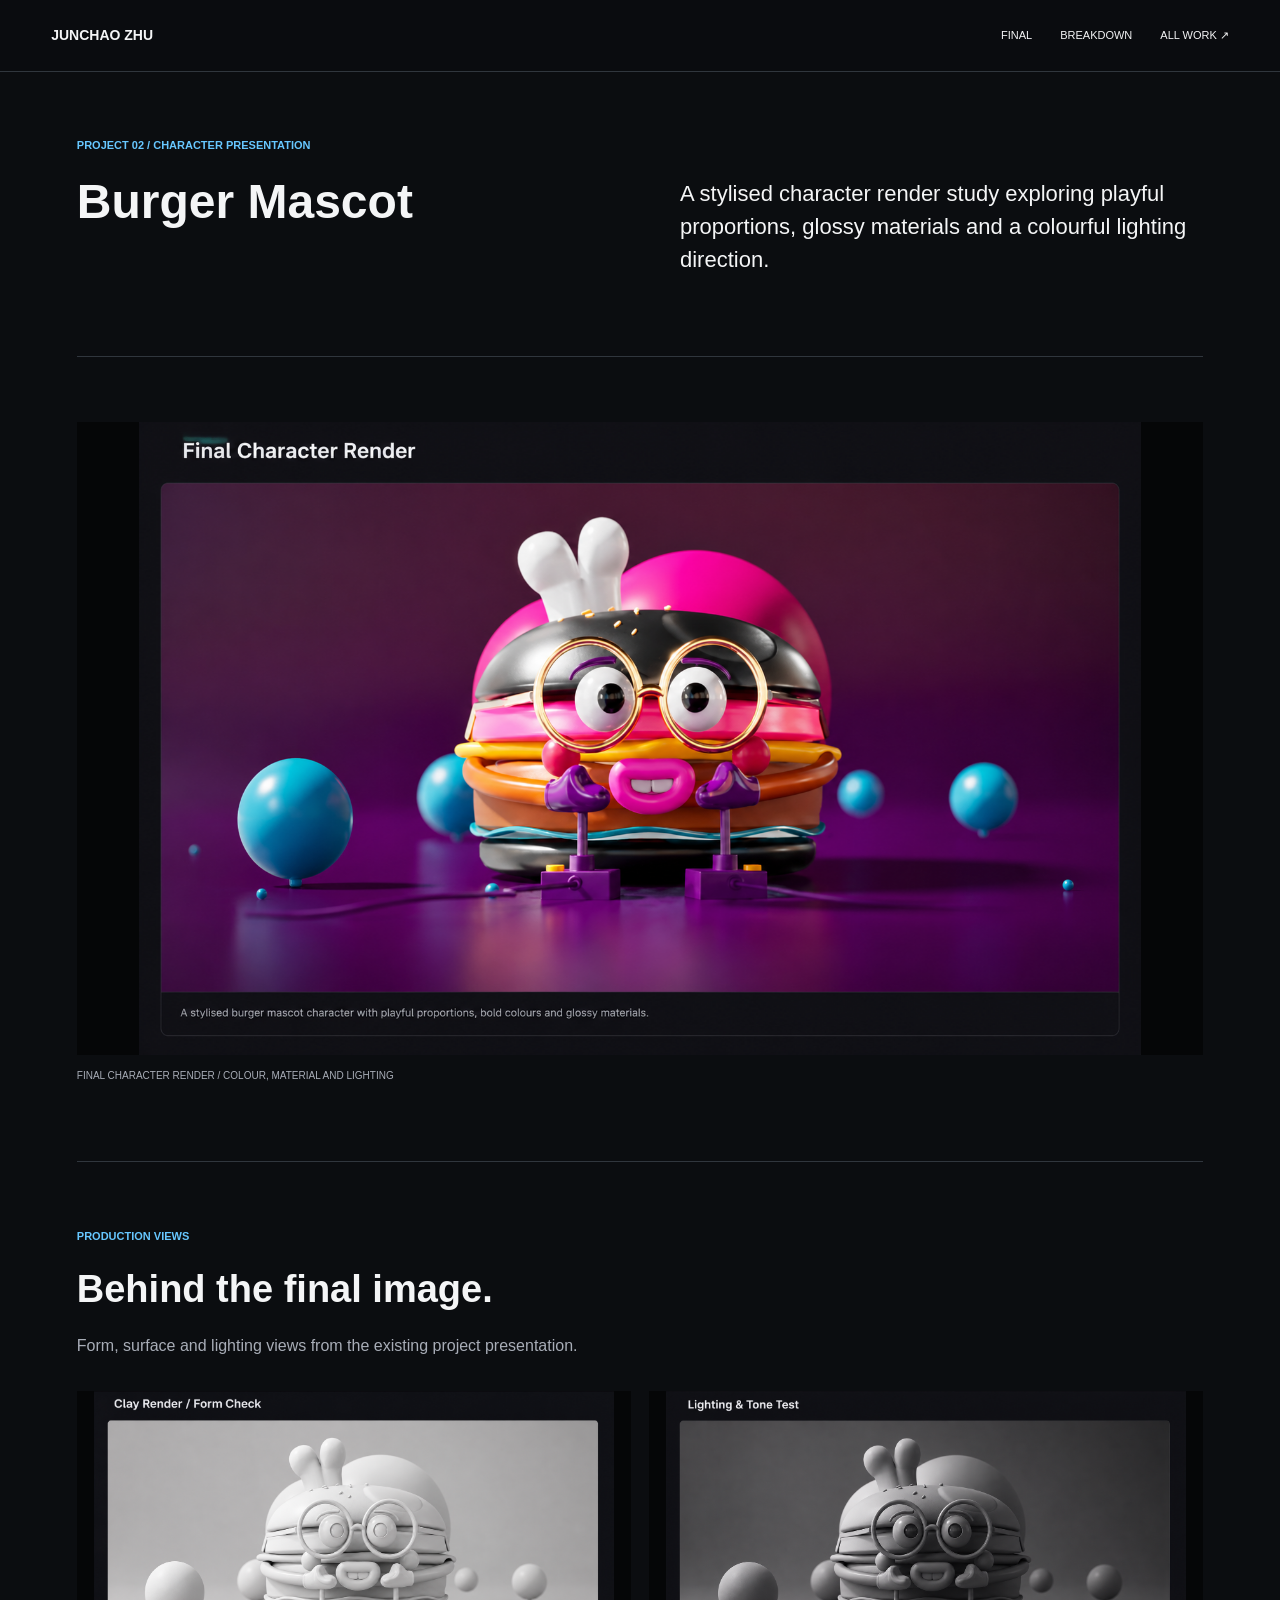
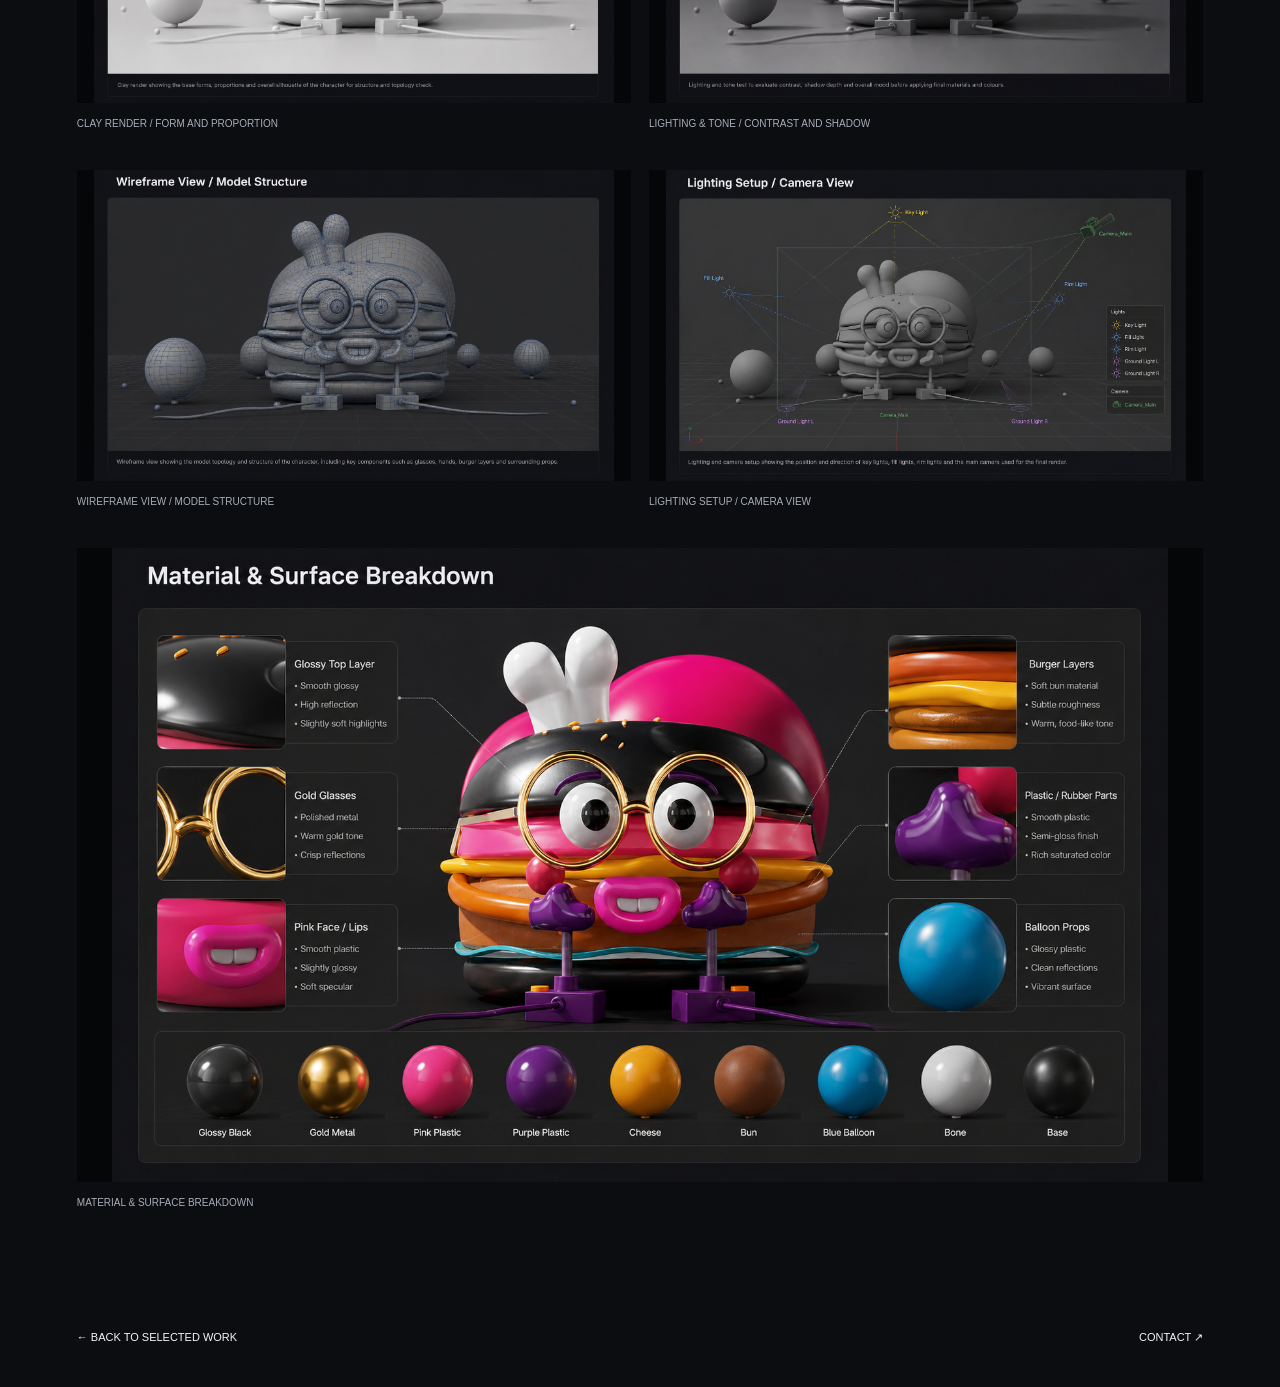
==== burger.html @ 21ca23a2 "Refine portfolio homepage and move mascot breakdown into dedicated case" ====
<!doctype html><html lang="en"><head><meta charset="utf-8"><meta name="viewport" content="width=device-width,initial-scale=1"><title>Burger Mascot | Junchao Zhu</title><link rel="stylesheet" href="case-study.css"></head><body><header><a class="brand" href="index.html">JUNCHAO ZHU</a><nav aria-label="Project navigation"><a href="#final">FINAL</a><a href="#breakdown">BREAKDOWN</a><a href="index.html#work">ALL WORK &nearr;</a></nav></header><main><section class="wrap intro"><p class="eyebrow">PROJECT 02 / CHARACTER PRESENTATION</p><div class="split"><h1 style="font-size:48px">Burger Mascot</h1><p class="lead">A stylised character render study exploring playful proportions, glossy materials and a colourful lighting direction.</p></div></section><section class="wrap band" id="final"><figure><img src="assets/images/burger-final-render.png" alt="Final stylised Burger Mascot Character Render"><figcaption>FINAL CHARACTER RENDER / COLOUR, MATERIAL AND LIGHTING</figcaption></figure></section><section class="wrap band" id="breakdown"><div class="section-title"><p class="eyebrow">PRODUCTION VIEWS</p><h2>Behind the final image.</h2><p>Form, surface and lighting views from the existing project presentation.</p></div><div class="compare"><figure><img loading="lazy" src="assets/images/burger-clay-render.png" alt="Burger Mascot clay render"><figcaption>CLAY RENDER / FORM AND PROPORTION</figcaption></figure><figure><img loading="lazy" src="assets/images/burger-lighting-tone-test.png" alt="Burger Mascot grey tone lighting test"><figcaption>LIGHTING & TONE / CONTRAST AND SHADOW</figcaption></figure></div><div class="compare"><figure><img loading="lazy" src="assets/images/burger-wireframe-view.png" alt="Burger Mascot wireframe view"><figcaption>WIREFRAME VIEW / MODEL STRUCTURE</figcaption></figure><figure><img loading="lazy" src="assets/images/burger-lighting-setup.png" alt="Burger Mascot camera and lighting setup"><figcaption>LIGHTING SETUP / CAMERA VIEW</figcaption></figure></div><figure><img loading="lazy" src="assets/images/burger-material-breakdown.png" alt="Burger Mascot material and surface board"><figcaption>MATERIAL & SURFACE BREAKDOWN</figcaption></figure></section><footer class="wrap"><a href="index.html#work">&#8592; BACK TO SELECTED WORK</a><a href="mailto:junchaozhu2003@outlook.com">CONTACT &nearr;</a></footer></main></body></html>
---- case-study.css ----
:root{color-scheme:dark;--bg:#0b0d10;--text:#f4f5f6;--muted:#a8adb7;--accent:#67c7ff;--line:#30363d}*{box-sizing:border-box}html{scroll-behavior:smooth;scroll-padding-top:82px}body{margin:0;background:var(--bg);color:var(--text);font:16px/1.7 Arial,Helvetica,sans-serif;letter-spacing:0}a{color:inherit;text-decoration:none}a:hover{color:var(--accent)}a:focus-visible{outline:2px solid var(--accent);outline-offset:6px}header{height:72px;padding:0 4%;display:flex;align-items:center;justify-content:space-between;border-bottom:1px solid var(--line);background:#0b0d10f5;position:sticky;top:0;z-index:5}.brand{font-size:14px;font-weight:800}nav{display:flex;gap:28px;font-size:11px}h1,h2,h3,p{margin:0}h1{font-size:64px;line-height:1.05;font-weight:700;max-width:800px}h2{font-size:38px;line-height:1.15;font-weight:600}h3{font-size:20px;line-height:1.4;margin-bottom:12px}p+p{margin-top:18px}.hero{position:relative;height:650px;max-height:850px;min-height:520px;background:#101010}.hero>img{width:100%;height:100%;object-fit:cover;object-position:center}.hero:after{content:"";position:absolute;inset:0;background:linear-gradient(0deg,#080a0df5,transparent 80%),linear-gradient(90deg,#080a0d99,transparent 70%)}.hero-copy{position:absolute;bottom:68px;left:6%;z-index:1}.hero-copy>p:not(.eyebrow){margin-top:22px;color:#ddd}.eyebrow{color:var(--accent);font-size:11px;font-weight:700;margin-bottom:22px}.watch{display:inline-flex;gap:40px;align-items:center;font-size:11px;margin-top:28px;border-bottom:1px solid #ffffff70;padding:8px 0}.watch span{font-size:24px}.image-credit{position:absolute;right:4%;bottom:20px;font-size:10px;z-index:1;color:#b8bbc0}.wrap{width:min(1160px,88%);margin:auto}.intro{padding-top:64px;padding-bottom:60px}.split{display:grid;grid-template-columns:1fr 1fr;gap:80px}.split p{color:var(--muted)}.split .lead{font-size:22px;color:var(--text);line-height:1.5;margin-bottom:20px}.facts{display:grid;grid-template-columns:repeat(4,1fr);gap:26px;border-top:1px solid var(--line);padding-top:30px;margin-top:42px}.facts dt{font-size:10px;color:var(--accent);margin-bottom:9px}.facts dd{font-size:13px;margin:0}.band{padding-top:65px;padding-bottom:65px;border-top:1px solid var(--line)}.section-title{max-width:690px;margin-bottom:32px}.section-title h2{margin-bottom:20px}.section-title>p:last-child{color:var(--muted)}video{width:100%;aspect-ratio:16/9;display:block;background:#000}.caption{display:flex;justify-content:space-between;gap:12px;color:var(--muted);font-size:10px;padding:14px 0;border-bottom:1px solid var(--line)}.small{font-size:12px;color:var(--muted);margin-top:20px;max-width:850px}.compare{display:grid;grid-template-columns:1fr 1fr;gap:18px;margin-bottom:26px}figure{margin:0}figure img{width:100%;aspect-ratio:16/9;object-fit:contain;background:#050607;display:block}figcaption{font-size:10px;color:var(--muted);padding:12px 0}.notes{display:grid;grid-template-columns:repeat(3,1fr);gap:36px;margin:40px 0}.notes span{font-size:10px;color:var(--accent);display:block;margin-bottom:15px}.notes p{font-size:14px;color:var(--muted)}.process-image img{width:100%;max-height:550px;object-fit:contain;background:#060708;display:block}.timeline{list-style:none;padding:0;margin:30px 0 0}.timeline li{display:grid;grid-template-columns:80px 1fr;border-bottom:1px solid var(--line);padding:28px 0;gap:20px}.timeline li>span{color:var(--accent);font-size:28px}.timeline p{color:var(--muted);max-width:770px;font-size:14px}.wide+.wide{margin-top:32px}.credits h2{margin-bottom:32px}.credits p{font-size:14px}footer{padding-top:40px;padding-bottom:40px;display:flex;justify-content:space-between;flex-wrap:wrap;gap:20px;font-size:11px}footer p{width:100%;color:var(--muted);font-size:10px}@media(min-width:1600px){.hero{height:740px}}@media(max-width:760px){header{height:auto;min-height:70px;align-items:flex-start;gap:15px;padding:18px 6%;flex-direction:column}nav{gap:18px;flex-wrap:wrap;font-size:10px}.hero{height:600px;min-height:0}.hero-copy{bottom:70px;right:6%}h1{font-size:42px}h2{font-size:30px}.hero>img{object-position:57% center}.split{grid-template-columns:1fr;gap:28px}.facts{grid-template-columns:1fr 1fr}.compare{grid-template-columns:1fr}.notes{grid-template-columns:1fr;gap:26px}.band{padding-top:44px;padding-bottom:44px}.intro{padding-top:44px}.timeline li{grid-template-columns:40px 1fr}.caption{flex-wrap:wrap}.image-credit{font-size:9px}.hero-copy .eyebrow{font-size:10px}}@media(prefers-reduced-motion:reduce){html{scroll-behavior:auto}}
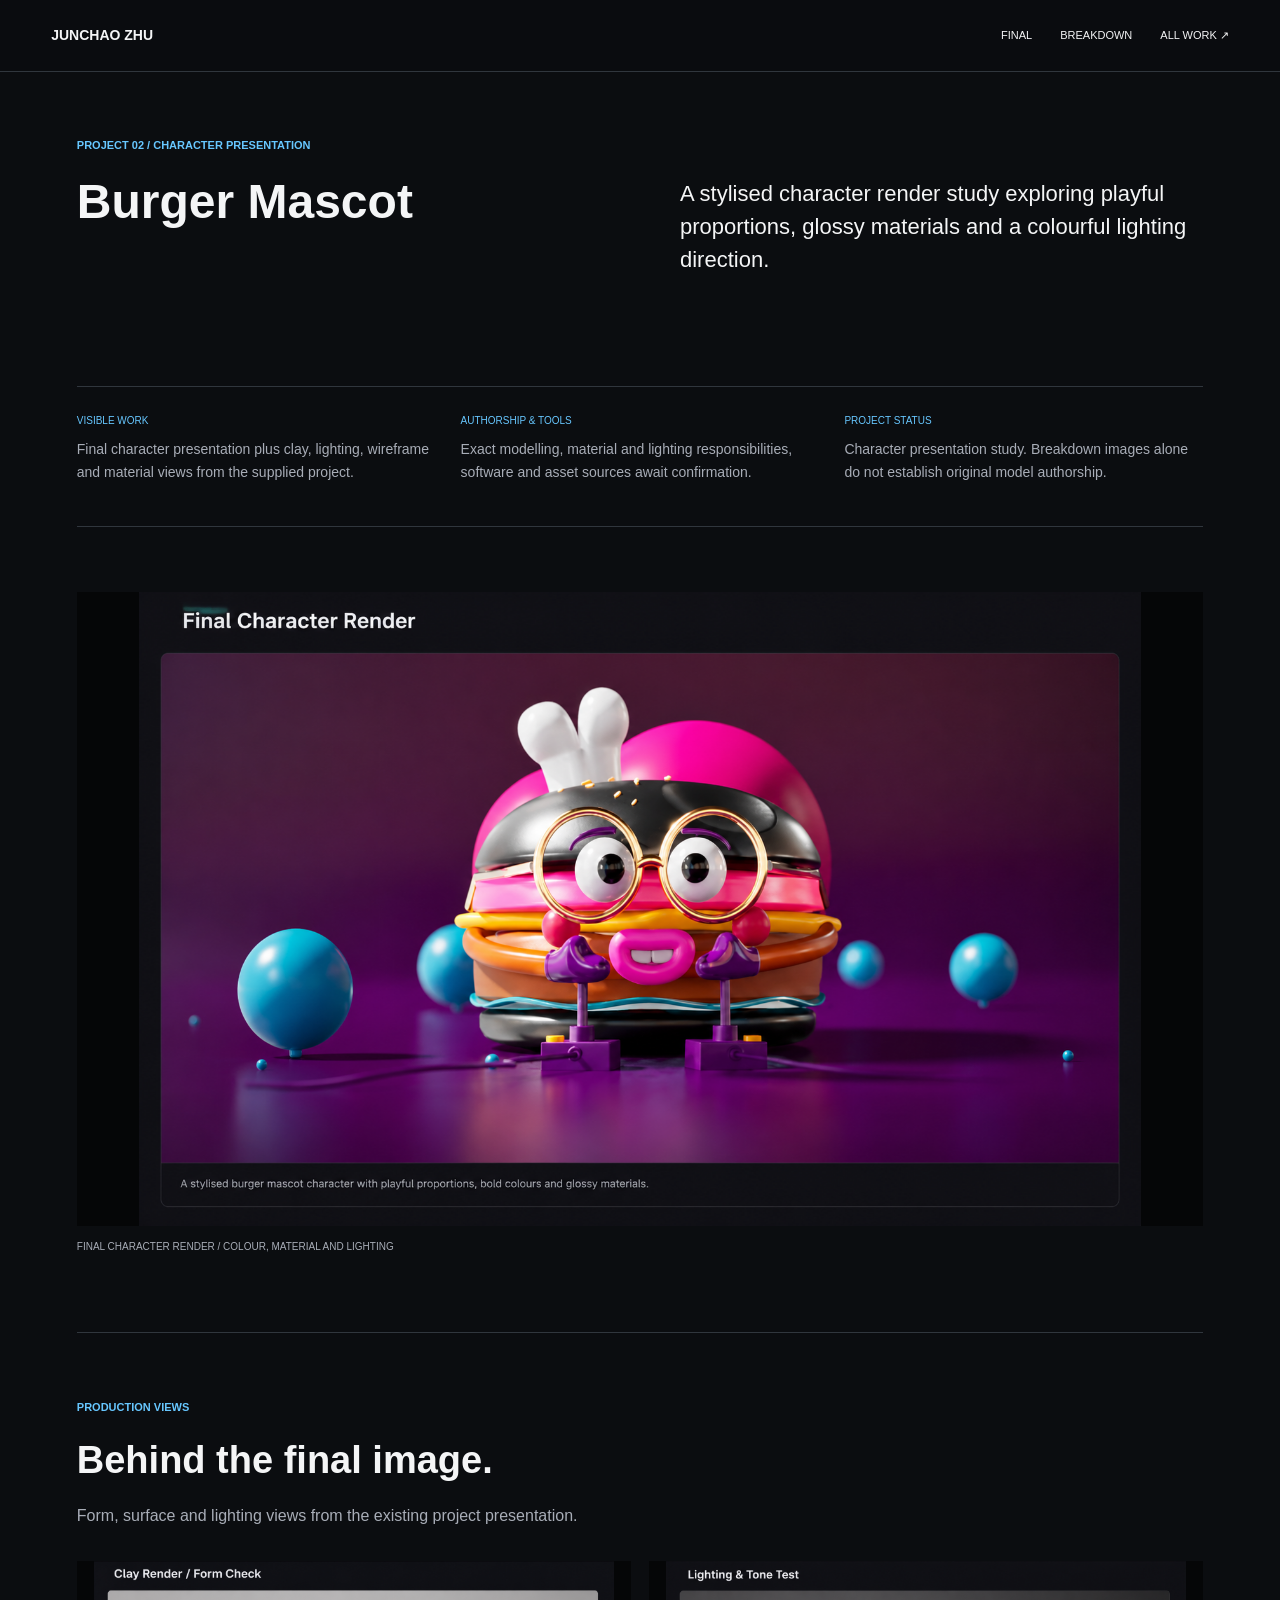
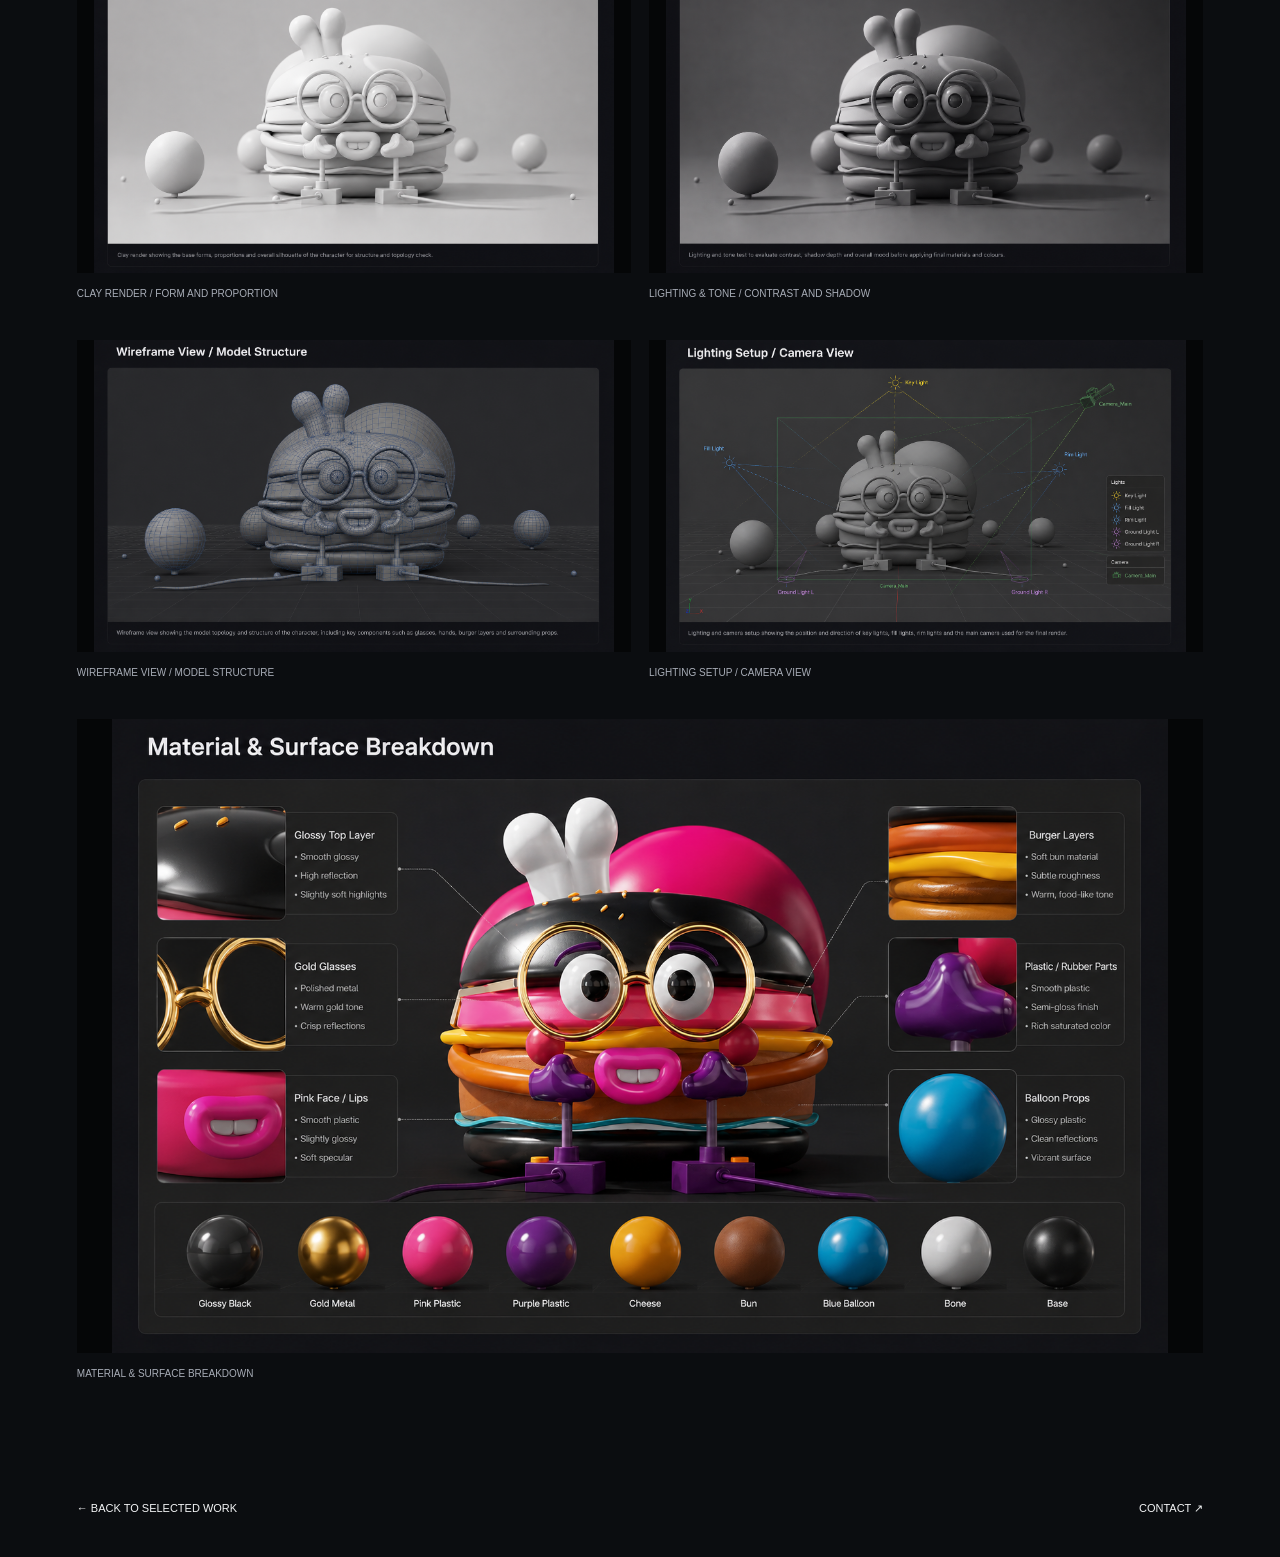
==== commit 903568d5: "Publish approved recruitment-focused portfolio revision" ====
--- a/burger.html
+++ b/burger.html
@@ -1 +1,3 @@
-<!doctype html><html lang="en"><head><meta charset="utf-8"><meta name="viewport" content="width=device-width,initial-scale=1"><title>Burger Mascot | Junchao Zhu</title><link rel="stylesheet" href="case-study.css"></head><body><header><a class="brand" href="index.html">JUNCHAO ZHU</a><nav aria-label="Project navigation"><a href="#final">FINAL</a><a href="#breakdown">BREAKDOWN</a><a href="index.html#work">ALL WORK &nearr;</a></nav></header><main><section class="wrap intro"><p class="eyebrow">PROJECT 02 / CHARACTER PRESENTATION</p><div class="split"><h1 style="font-size:48px">Burger Mascot</h1><p class="lead">A stylised character render study exploring playful proportions, glossy materials and a colourful lighting direction.</p></div></section><section class="wrap band" id="final"><figure><img src="assets/images/burger-final-render.png" alt="Final stylised Burger Mascot Character Render"><figcaption>FINAL CHARACTER RENDER / COLOUR, MATERIAL AND LIGHTING</figcaption></figure></section><section class="wrap band" id="breakdown"><div class="section-title"><p class="eyebrow">PRODUCTION VIEWS</p><h2>Behind the final image.</h2><p>Form, surface and lighting views from the existing project presentation.</p></div><div class="compare"><figure><img loading="lazy" src="assets/images/burger-clay-render.png" alt="Burger Mascot clay render"><figcaption>CLAY RENDER / FORM AND PROPORTION</figcaption></figure><figure><img loading="lazy" src="assets/images/burger-lighting-tone-test.png" alt="Burger Mascot grey tone lighting test"><figcaption>LIGHTING & TONE / CONTRAST AND SHADOW</figcaption></figure></div><div class="compare"><figure><img loading="lazy" src="assets/images/burger-wireframe-view.png" alt="Burger Mascot wireframe view"><figcaption>WIREFRAME VIEW / MODEL STRUCTURE</figcaption></figure><figure><img loading="lazy" src="assets/images/burger-lighting-setup.png" alt="Burger Mascot camera and lighting setup"><figcaption>LIGHTING SETUP / CAMERA VIEW</figcaption></figure></div><figure><img loading="lazy" src="assets/images/burger-material-breakdown.png" alt="Burger Mascot material and surface board"><figcaption>MATERIAL & SURFACE BREAKDOWN</figcaption></figure></section><footer class="wrap"><a href="index.html#work">&#8592; BACK TO SELECTED WORK</a><a href="mailto:junchaozhu2003@outlook.com">CONTACT &nearr;</a></footer></main></body></html>
+<!doctype html>
+<html lang="en"><head><meta charset="utf-8"><meta name="viewport" content="width=device-width,initial-scale=1"><title>Burger Mascot | Junchao Zhu</title><link rel="stylesheet" href="case-study.css"><link rel="stylesheet" href="recruiter.css"></head><body><header><a class="brand" href="index.html">JUNCHAO ZHU</a><nav aria-label="Project navigation"><a href="#final">FINAL</a><a href="#breakdown">BREAKDOWN</a><a href="index.html#work">ALL WORK ↗</a></nav></header><main><section class="wrap intro"><p class="eyebrow">PROJECT 02 / CHARACTER PRESENTATION</p><div class="split"><h1 style="font-size:48px">Burger Mascot</h1><p class="lead">A stylised character render study exploring playful proportions, glossy materials and a colourful lighting direction.</p></div></section><section class="wrap"><dl class="contribution"><div><dt>VISIBLE WORK</dt><dd>Final character presentation plus clay, lighting, wireframe and material views from the supplied project.</dd></div><div><dt>AUTHORSHIP &amp; TOOLS</dt><dd>Exact modelling, material and lighting responsibilities, software and asset sources await confirmation.</dd></div><div><dt>PROJECT STATUS</dt><dd>Character presentation study. Breakdown images alone do not establish original model authorship.</dd></div></dl></section><section class="wrap band" id="final"><figure><img src="assets/images/burger-final-render.png" alt="Final stylised Burger Mascot Character Render"><figcaption>FINAL CHARACTER RENDER / COLOUR, MATERIAL AND LIGHTING</figcaption></figure></section><section class="wrap band" id="breakdown"><div class="section-title"><p class="eyebrow">PRODUCTION VIEWS</p><h2>Behind the final image.</h2><p>Form, surface and lighting views from the existing project presentation.</p></div><div class="compare"><figure><img loading="lazy" src="assets/images/burger-clay-render.png" alt="Burger Mascot clay render"><figcaption>CLAY RENDER / FORM AND PROPORTION</figcaption></figure><figure><img loading="lazy" src="assets/images/burger-lighting-tone-test.png" alt="Burger Mascot grey tone lighting test"><figcaption>LIGHTING &amp; TONE / CONTRAST AND SHADOW</figcaption></figure></div><div class="compare"><figure><img loading="lazy" src="assets/images/burger-wireframe-view.png" alt="Burger Mascot wireframe view"><figcaption>WIREFRAME VIEW / MODEL STRUCTURE</figcaption></figure><figure><img loading="lazy" src="assets/images/burger-lighting-setup.png" alt="Burger Mascot camera and lighting setup"><figcaption>LIGHTING SETUP / CAMERA VIEW</figcaption></figure></div><figure><img loading="lazy" src="assets/images/burger-material-breakdown.png" alt="Burger Mascot material and surface board"><figcaption>MATERIAL &amp; SURFACE BREAKDOWN</figcaption></figure></section><footer class="wrap"><a href="index.html#work">← BACK TO SELECTED WORK</a><a href="mailto:junchaozhu2003@outlook.com">CONTACT ↗</a></footer></main>
+</body></html>
--- a/recruiter.css
+++ b/recruiter.css
@@ -0,0 +1 @@
+.recruiter-cover{height:540px}.recruiter-cover .cover-copy{top:68px;max-width:820px}.recruiter-cover h1{font-size:72px}.recruiter-cover .cover-copy .role{font-size:27px;color:#f3f4f5;line-height:1.3;margin-top:20px}.hero-actions{display:flex;gap:30px;flex-wrap:wrap}.recruiter-cover .eyebrow{max-width:620px}.contribution{display:grid;grid-template-columns:repeat(3,minmax(0,1fr));gap:25px;border-top:1px solid var(--line);padding:25px 0;margin-top:30px}.contribution dt{font-size:10px;color:var(--accent);margin-bottom:9px}.contribution dd{margin:0;font-size:14px;line-height:1.7;color:var(--muted)}.project .tags{line-height:1.8}.source-note{font-size:12px;color:var(--muted);margin-top:20px}@media(max-width:650px){.recruiter-cover{height:570px}.recruiter-cover .cover-copy{top:45px}.recruiter-cover h1{font-size:48px}.recruiter-cover .cover-copy .role{font-size:24px}.contribution{grid-template-columns:1fr;gap:20px}.hero-actions{gap:15px}.recruiter-cover .credit{flex-wrap:wrap}}
